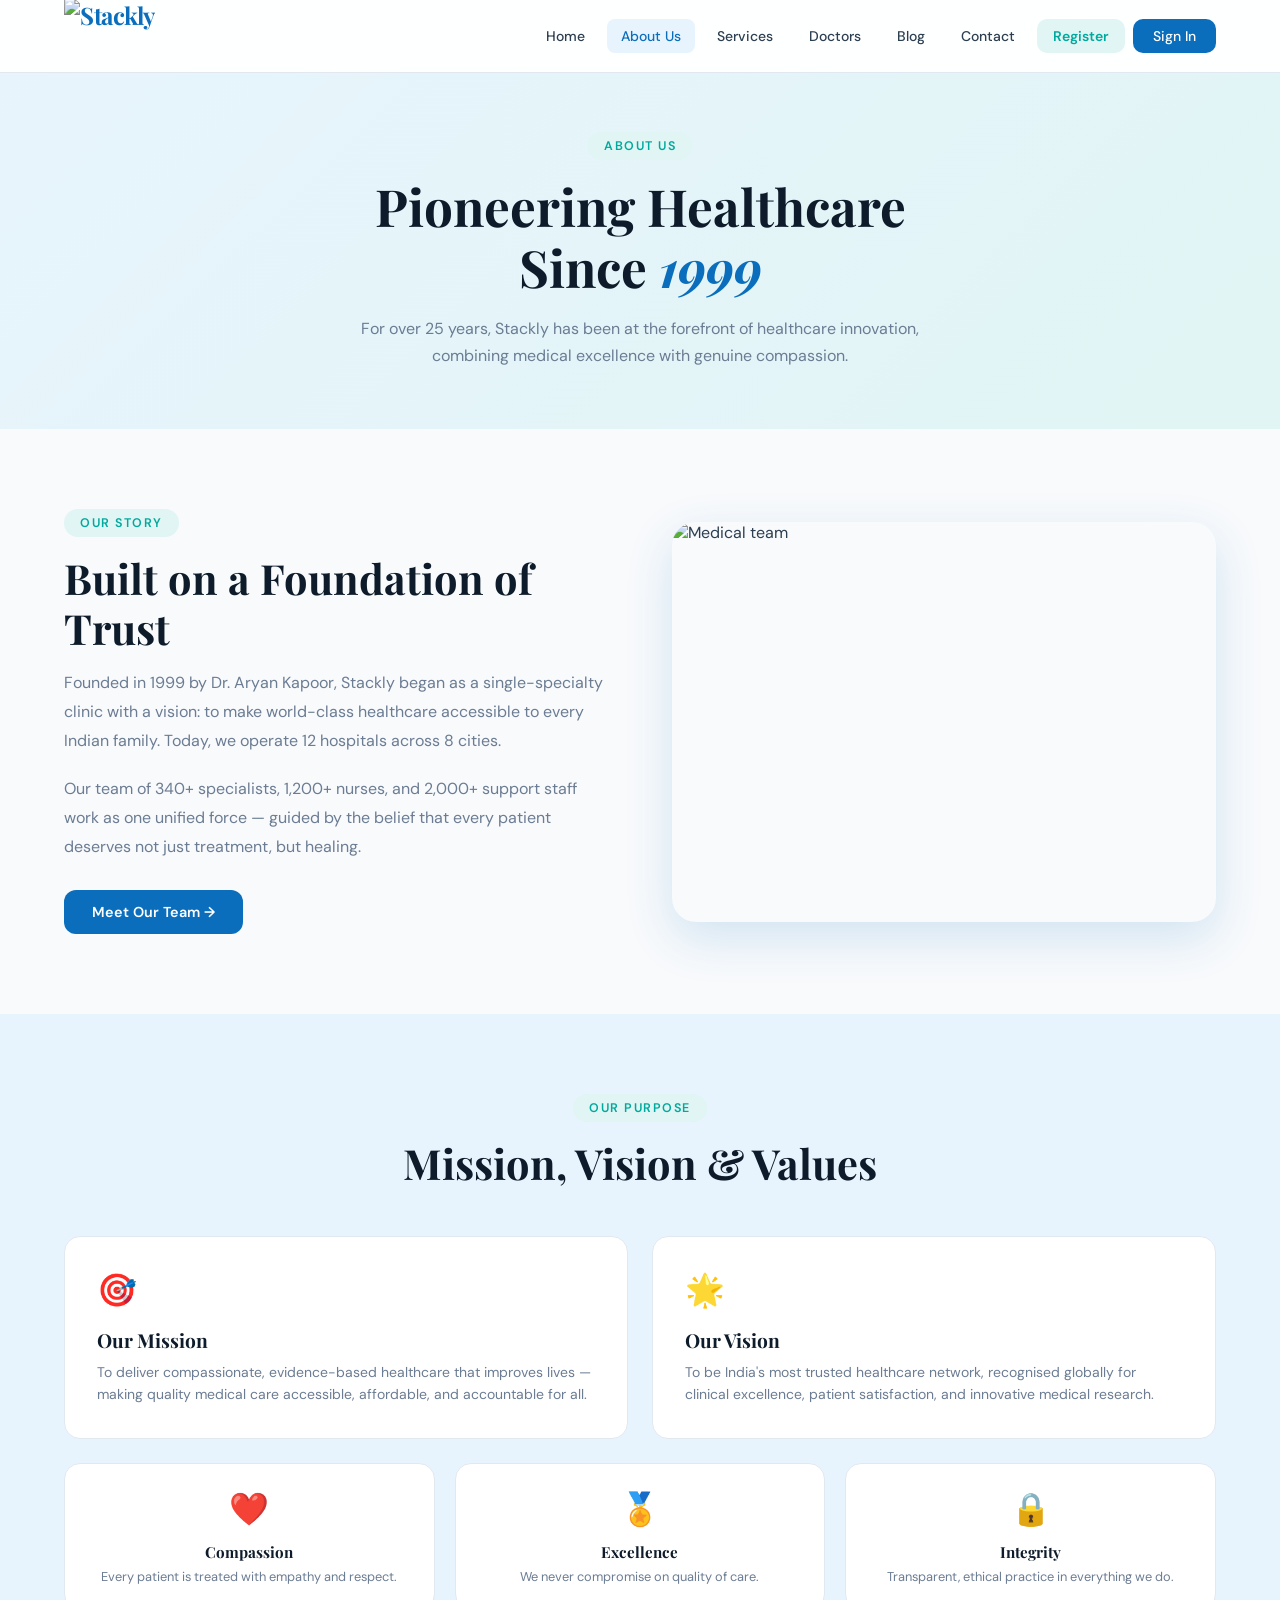
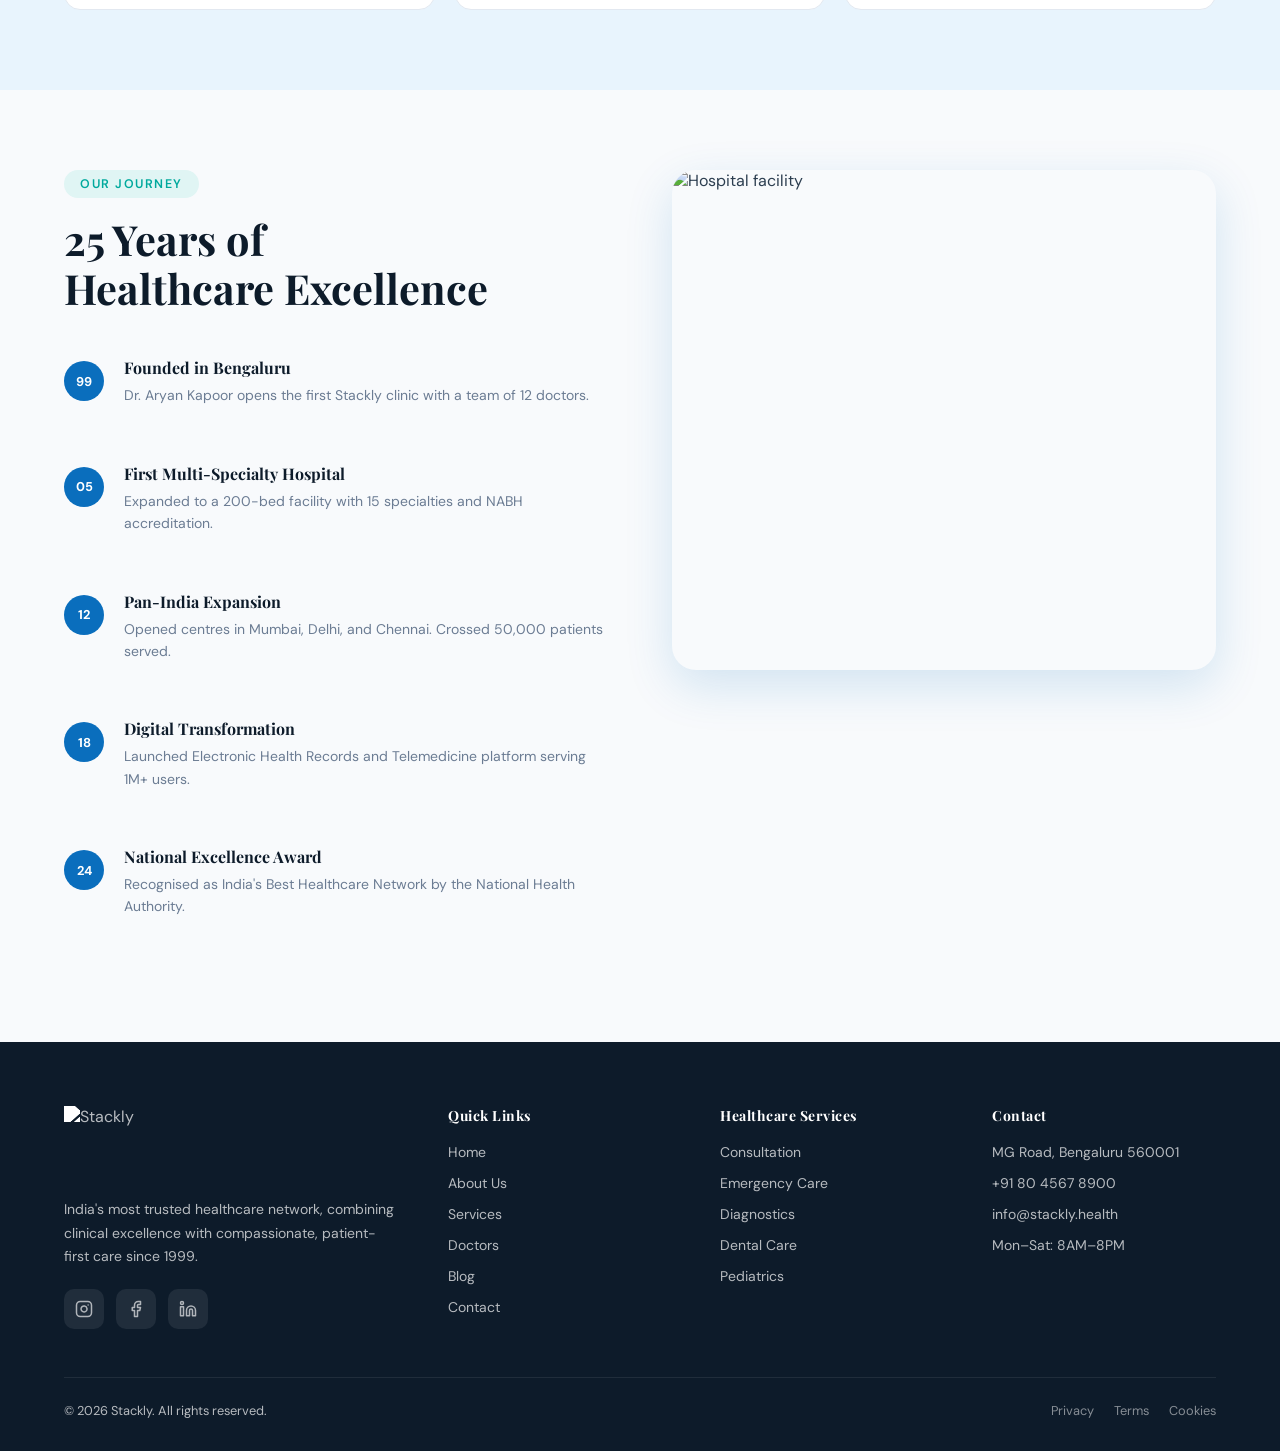
==== about.html @ b39ca2bd "Add files via upload" ====
﻿
<!DOCTYPE html>
<html lang="en">
<head>
<meta charset="UTF-8">
<meta name="viewport" content="width=device-width, initial-scale=1.0">
<meta name="description" content="About Stackly – Pioneering healthcare since 1999 with 340+ specialists and 12 hospitals across India.">
<title>About Us | Stackly</title>
<link rel="preconnect" href="https://fonts.googleapis.com">
<link href="https://fonts.googleapis.com/css2?family=Playfair+Display:wght@400;600;700&family=DM+Sans:wght@300;400;500;600&display=swap" rel="stylesheet">
<link rel="stylesheet" href="styles.css">
</head>
<body>

<!-- NAV -->
<nav id="mainNav">
  <div class="nav-inner">
    <a class="nav-logo" href="index.html"><img src="images/stackly-logo.webp" alt="Stackly" class="nav-logo-img"></a>
    <div class="nav-links">
      <a href="index.html">Home</a>
      <a href="about.html" class="active">About Us</a>
      <a href="services.html">Services</a>
      <a href="doctors.html">Doctors</a>
      <a href="blog.html">Blog</a>
      <a href="contact.html">Contact</a>
      <a href="register.html" class="nav-register">Register</a>
      <a href="signin.html" class="nav-signin">Sign In</a>
    </div>
    <button class="hamburger" onclick="toggleMenu()" aria-label="Menu">
      <span></span><span></span><span></span>
    </button>
  </div>
  <div class="mobile-menu" id="mobileMenu">
    <a href="index.html">Home</a>
    <a href="about.html">About Us</a>
    <a href="services.html">Services</a>
    <a href="doctors.html">Doctors</a>
    <a href="blog.html">Blog</a>
    <a href="contact.html">Contact</a>
    <a href="register.html">Register</a>
    <a href="signin.html">Sign In</a>
  </div>
</nav>

<!-- ABOUT HERO -->
<div class="about-hero">
  <div class="container" style="padding-top:32px;">
    <div class="text-center">
      <div class="section-label">About Us</div>
      <h1 class="section-title" style="font-size:clamp(2rem,5vw,3.2rem);">Pioneering Healthcare<br>Since <em style="color:var(--primary);">1999</em></h1>
      <p class="section-sub" style="margin:0 auto;">For over 25 years, Stackly has been at the forefront of healthcare innovation, combining medical excellence with genuine compassion.</p>
    </div>
  </div>
</div>

<!-- OUR STORY -->
<section>
  <div class="container">
    <div class="about-grid">
      <div data-aos="fade-right">
        <div class="section-label">Our Story</div>
        <h2 class="section-title">Built on a Foundation of Trust</h2>
        <p style="color:var(--text-light);line-height:1.8;margin-bottom:20px;">Founded in 1999 by Dr. Aryan Kapoor, Stackly began as a single-specialty clinic with a vision: to make world-class healthcare accessible to every Indian family. Today, we operate 12 hospitals across 8 cities.</p>
        <p style="color:var(--text-light);line-height:1.8;margin-bottom:28px;">Our team of 340+ specialists, 1,200+ nurses, and 2,000+ support staff work as one unified force — guided by the belief that every patient deserves not just treatment, but healing.</p>
        <a href="404.html" class="btn btn-primary">Meet Our Team →</a>
      </div>
      <div data-aos="fade-left">
        <div style="border-radius:var(--radius-lg);overflow:hidden;box-shadow:var(--shadow-lg);">
          <img src="https://images.unsplash.com/photo-1551076805-e1869033e561?w=600&q=70&fm=webp" alt="Medical team" style="width:100%;height:400px;object-fit:cover;" loading="lazy">
        </div>
      </div>
    </div>
  </div>
</section>

<!-- MISSION VISION VALUES -->
<section style="background:var(--primary-light);">
  <div class="container">
    <div class="text-center" data-aos="fade-up">
      <div class="section-label">Our Purpose</div>
      <h2 class="section-title">Mission, Vision & Values</h2>
    </div>
    <div style="display:grid;grid-template-columns:1fr 1fr;gap:24px;margin-top:48px;">
      <div class="card" data-aos="fade-up" data-aos-delay="100" style="padding:32px;">
        <div style="font-size:2rem;margin-bottom:16px;">🎯</div>
        <h3 class="card-title" style="font-size:1.2rem;">Our Mission</h3>
        <p class="card-text">To deliver compassionate, evidence-based healthcare that improves lives — making quality medical care accessible, affordable, and accountable for all.</p>
      </div>
      <div class="card" data-aos="fade-up" data-aos-delay="200" style="padding:32px;">
        <div style="font-size:2rem;margin-bottom:16px;">🌟</div>
        <h3 class="card-title" style="font-size:1.2rem;">Our Vision</h3>
        <p class="card-text">To be India's most trusted healthcare network, recognised globally for clinical excellence, patient satisfaction, and innovative medical research.</p>
      </div>
    </div>
    <div class="values-grid" style="margin-top:24px;">
      <div class="value-card" data-aos="fade-up" data-aos-delay="100"><div class="icon">❤️</div><h4>Compassion</h4><p>Every patient is treated with empathy and respect.</p></div>
      <div class="value-card" data-aos="fade-up" data-aos-delay="200"><div class="icon">🏅</div><h4>Excellence</h4><p>We never compromise on quality of care.</p></div>
      <div class="value-card" data-aos="fade-up" data-aos-delay="300"><div class="icon">🔒</div><h4>Integrity</h4><p>Transparent, ethical practice in everything we do.</p></div>
    </div>
  </div>
</section>

<!-- TIMELINE -->
<section>
  <div class="container">
    <div style="display:grid;grid-template-columns:1fr 1fr;gap:64px;align-items:start;" class="about-grid">
      <div data-aos="fade-right">
        <div class="section-label">Our Journey</div>
        <h2 class="section-title">25 Years of<br>Healthcare Excellence</h2>
        <div class="timeline" style="margin-top:32px;">
          <div class="timeline-item"><div class="timeline-dot">99</div><div class="timeline-content"><h4>Founded in Bengaluru</h4><p>Dr. Aryan Kapoor opens the first Stackly clinic with a team of 12 doctors.</p></div></div>
          <div class="timeline-item"><div class="timeline-dot">05</div><div class="timeline-content"><h4>First Multi-Specialty Hospital</h4><p>Expanded to a 200-bed facility with 15 specialties and NABH accreditation.</p></div></div>
          <div class="timeline-item"><div class="timeline-dot">12</div><div class="timeline-content"><h4>Pan-India Expansion</h4><p>Opened centres in Mumbai, Delhi, and Chennai. Crossed 50,000 patients served.</p></div></div>
          <div class="timeline-item"><div class="timeline-dot">18</div><div class="timeline-content"><h4>Digital Transformation</h4><p>Launched Electronic Health Records and Telemedicine platform serving 1M+ users.</p></div></div>
          <div class="timeline-item"><div class="timeline-dot">24</div><div class="timeline-content"><h4>National Excellence Award</h4><p>Recognised as India's Best Healthcare Network by the National Health Authority.</p></div></div>
        </div>
      </div>
      <div data-aos="fade-left">
        <img src="https://images.unsplash.com/photo-1504813184591-01572f98c85f?w=600&q=70&fm=webp" alt="Hospital facility" style="width:100%;height:500px;object-fit:cover;border-radius:var(--radius-lg);box-shadow:var(--shadow-lg);" loading="lazy">
      </div>
    </div>
  </div>
</section>

<!-- FOOTER -->
<footer>
  <div class="container">
    <div class="footer-grid">
      <div class="footer-brand">
        <a href="index.html"><img src="images/stackly-logo.webp" alt="Stackly" class="footer-logo-img"></a>
        <p>India's most trusted healthcare network, combining clinical excellence with compassionate, patient-first care since 1999.</p>
        <div class="social-icons">
          <a href="404.html" class="social-icon" title="Instagram" aria-label="Instagram"><svg xmlns="http://www.w3.org/2000/svg" width="18" height="18" viewBox="0 0 24 24" fill="none" stroke="currentColor" stroke-width="2" stroke-linecap="round" stroke-linejoin="round"><rect x="2" y="2" width="20" height="20" rx="5" ry="5"/><path d="M16 11.37A4 4 0 1 1 12.63 8 4 4 0 0 1 16 11.37z"/><line x1="17.5" y1="6.5" x2="17.51" y2="6.5"/></svg></a>
          <a href="404.html" class="social-icon" title="Facebook" aria-label="Facebook"><svg xmlns="http://www.w3.org/2000/svg" width="18" height="18" viewBox="0 0 24 24" fill="none" stroke="currentColor" stroke-width="2" stroke-linecap="round" stroke-linejoin="round"><path d="M18 2h-3a5 5 0 0 0-5 5v3H7v4h3v8h4v-8h3l1-4h-4V7a1 1 0 0 1 1-1h3z"/></svg></a>
          <a href="404.html" class="social-icon" title="LinkedIn" aria-label="LinkedIn"><svg xmlns="http://www.w3.org/2000/svg" width="18" height="18" viewBox="0 0 24 24" fill="none" stroke="currentColor" stroke-width="2" stroke-linecap="round" stroke-linejoin="round"><path d="M16 8a6 6 0 0 1 6 6v7h-4v-7a2 2 0 0 0-2-2 2 2 0 0 0-2 2v7h-4v-7a6 6 0 0 1 6-6z"/><rect x="2" y="9" width="4" height="12"/><circle cx="4" cy="4" r="2"/></svg></a>
        </div>
      </div>
      <div class="footer-col">
        <h4>Quick Links</h4>
        <ul>
          <li><a href="index.html">Home</a></li>
          <li><a href="about.html">About Us</a></li>
          <li><a href="services.html">Services</a></li>
          <li><a href="doctors.html">Doctors</a></li>
          <li><a href="blog.html">Blog</a></li>
          <li><a href="contact.html">Contact</a></li>
        </ul>
      </div>
      <div class="footer-col">
        <h4>Healthcare Services</h4>
        <ul>
          <li><a href="404.html">Consultation</a></li>
          <li><a href="404.html">Emergency Care</a></li>
          <li><a href="404.html">Diagnostics</a></li>
          <li><a href="404.html">Dental Care</a></li>
          <li><a href="404.html">Pediatrics</a></li>
        </ul>
      </div>
      <div class="footer-col">
        <h4>Contact</h4>
        <ul>
          <li><a ="#">MG Road, Bengaluru 560001</a></li>
          <li><a ="#">+91 80 4567 8900</a></li>
          <li><a ="#">info@stackly.health</a></li>
          <li><a ="#">Mon–Sat: 8AM–8PM</a></li>
        </ul>
      </div>
    </div>
    <div class="footer-bottom">
      <span>© 2026 Stackly. All rights reserved.</span>
      <div class="footer-legal-links" style="display:flex;gap:20px;">
        <a href="404.html" style="color:rgba(255,255,255,0.5);font-size:0.8rem;transition:color 0.3s;">Privacy</a>
        <a href="404.html" style="color:rgba(255,255,255,0.5);font-size:0.8rem;transition:color 0.3s;">Terms</a>
        <a href="404.html" style="color:rgba(255,255,255,0.5);font-size:0.8rem;transition:color 0.3s;">Cookies</a>
      </div>
    </div>
  </div>
</footer>

<script src="script.js"></script>
</body>
</html>
---- styles.css ----
:root {
  --primary: #0A6EBD;
  --primary-dark: #084E8A;
  --primary-light: #E8F4FD;
  --teal: #00A99D;
  --teal-light: #E0F5F4;
  --accent: #FF6B35;
  --dark: #0D1B2A;
  --text: #2C3E50;
  --text-light: #6B7C93;
  --border: #E2E8F0;
  --bg: #F8FAFC;
  --white: #FFFFFF;
  --shadow: 0 4px 24px rgba(10,110,189,0.10);
  --shadow-lg: 0 16px 48px rgba(10,110,189,0.16);
  --radius: 16px;
  --radius-lg: 24px;
  --transition: 0.32s cubic-bezier(0.4,0,0.2,1);
}
*{margin:0;padding:0;box-sizing:border-box;}
html{scroll-behavior:smooth;font-size:16px;}
body{font-family:'DM Sans',sans-serif;color:var(--text);background:var(--bg);overflow-x:hidden;}
h1,h2,h3,h4{font-family:'Playfair Display',serif;}
a{text-decoration:none;color:inherit;}
img{max-width:100%;display:block;}
.hidden{display:none!important;}

/* ─── NAV ─── */
nav{position:fixed;top:0;left:0;right:0;z-index:1000;background:rgba(255,255,255,0.95);backdrop-filter:blur(20px);border-bottom:1px solid var(--border);transition:box-shadow var(--transition);}
nav.scrolled{box-shadow:var(--shadow);}
.nav-inner{max-width:1200px;margin:0 auto;padding:0 24px;display:flex;align-items:center;height:72px;gap:32px;}
.nav-logo{font-family:'Playfair Display',serif;font-size:1.5rem;font-weight:700;color:var(--primary);letter-spacing:-0.5px;white-space:nowrap;cursor:pointer;display:flex;align-items:center;}
.nav-logo span{color:var(--teal);}
.nav-logo-img{height:75px;vertical-align:middle;display:inline-block;}
.footer-logo-img{height:80px;filter:brightness(0) invert(1);display:block;margin-bottom:12px;}
.dash-sidebar-logo-img{height:65px;filter:brightness(0) invert(1);vertical-align:middle;}
.nav-links{display:flex;gap:8px;margin-left:auto;align-items:center;}
.nav-links a{padding:8px 14px;border-radius:8px;font-size:0.875rem;font-weight:500;color:var(--text);transition:all var(--transition);}
.nav-links a:hover,.nav-links a.active{background:var(--primary-light);color:var(--primary);}
.nav-signin{background:var(--primary)!important;color:var(--white)!important;padding:8px 20px!important;border-radius:10px!important;}
.nav-signin:hover{background:var(--primary-dark)!important;}
.hamburger{display:none;flex-direction:column;gap:5px;cursor:pointer;padding:8px;border:none;background:none;}
.hamburger span{display:block;width:22px;height:2px;background:var(--text);border-radius:2px;transition:var(--transition);}
.mobile-menu{display:none;flex-direction:column;gap:4px;padding:12px 24px 16px;border-top:1px solid var(--border);}
.mobile-menu.open{display:flex;}
.mobile-menu a{padding:10px 14px;border-radius:8px;font-weight:500;font-size:0.9rem;}
.mobile-menu a:hover{background:var(--primary-light);color:var(--primary);}

/* ─── CONTAINER ─── */
.container{max-width:1200px;margin:0 auto;padding:0 24px;}
section{padding:80px 0;}
.section-label{display:inline-block;background:var(--teal-light);color:var(--teal);font-size:0.78rem;font-weight:600;letter-spacing:1.5px;text-transform:uppercase;padding:6px 16px;border-radius:100px;margin-bottom:16px;}
.section-title{font-size:clamp(1.8rem,4vw,2.6rem);line-height:1.2;margin-bottom:16px;color:var(--dark);}
.section-sub{color:var(--text-light);font-size:1rem;line-height:1.7;max-width:560px;}
.text-center{text-align:center;}
.text-center .section-sub{margin:0 auto;}

/* ─── BUTTONS ─── */
.btn{display:inline-flex;align-items:center;gap:8px;padding:13px 28px;border-radius:12px;font-weight:600;font-size:0.9rem;cursor:pointer;border:none;transition:all var(--transition);}
.btn-primary{background:var(--primary);color:#fff;}
.btn-primary:hover{background:var(--primary-dark);transform:translateY(-2px);box-shadow:0 8px 24px rgba(10,110,189,0.35);}
.btn-outline{background:transparent;color:var(--primary);border:2px solid var(--primary);}
.btn-outline:hover{background:var(--primary);color:#fff;transform:translateY(-2px);}
.btn-teal{background:var(--teal);color:#fff;}
.btn-teal:hover{background:#008F84;transform:translateY(-2px);box-shadow:0 8px 24px rgba(0,169,157,0.35);}
.btn-white{background:#fff;color:var(--primary);}
.btn-white:hover{background:var(--primary-light);transform:translateY(-2px);}

/* ─── HERO ─── */
.hero{min-height:100vh;padding-top:72px;background:linear-gradient(135deg,#EBF5FF 0%,#F0FAFB 50%,#E8F5FF 100%);display:flex;align-items:center;position:relative;overflow:hidden;}
.hero::before{content:'';position:absolute;top:-80px;right:-80px;width:600px;height:600px;background:radial-gradient(circle,rgba(10,110,189,0.08) 0%,transparent 70%);pointer-events:none;}
.hero::after{content:'';position:absolute;bottom:-60px;left:-60px;width:400px;height:400px;background:radial-gradient(circle,rgba(0,169,157,0.08) 0%,transparent 70%);pointer-events:none;}
.hero-inner{display:grid;grid-template-columns:1fr 1fr;gap:64px;align-items:center;max-width:1200px;margin:0 auto;padding:80px 24px;}
.hero-badge{display:inline-flex;align-items:center;gap:8px;background:#fff;border:1px solid var(--border);padding:8px 16px;border-radius:100px;font-size:0.8rem;font-weight:600;color:var(--teal);margin-bottom:24px;box-shadow:var(--shadow);}
.hero-badge::before{content:'●';font-size:0.6rem;color:#22C55E;animation:pulse 2s infinite;}
@keyframes pulse{0%,100%{opacity:1;}50%{opacity:0.4;}}
.hero h1{font-size:clamp(2.2rem,5vw,3.8rem);line-height:1.1;margin-bottom:20px;color:var(--dark);}
.hero h1 em{font-style:normal;color:var(--primary);}
.hero-text{color:var(--text-light);font-size:1.05rem;line-height:1.75;margin-bottom:32px;max-width:480px;}
.hero-btns{display:flex;gap:16px;flex-wrap:wrap;}
.hero-img-wrap{position:relative;}
.hero-img{width:100%;border-radius:var(--radius-lg);overflow:hidden;box-shadow:var(--shadow-lg);}
.hero-img img{width:100%;height:480px;object-fit:cover;transition:transform 0.6s ease;}
.hero-img:hover img{transform:scale(1.04);}
.hero-badge-card{position:absolute;bottom:32px;left:-24px;background:#fff;border-radius:16px;padding:16px 20px;box-shadow:var(--shadow-lg);display:flex;align-items:center;gap:12px;}
.hero-badge-card .icon{width:44px;height:44px;background:var(--teal-light);border-radius:12px;display:flex;align-items:center;justify-content:center;font-size:1.3rem;}
.hero-badge-card strong{display:block;font-size:1.1rem;color:var(--dark);}
.hero-badge-card span{font-size:0.75rem;color:var(--text-light);}

/* ─── STATS ─── */
.stats-section{background:var(--primary);padding:60px 0;}
.stats-grid{display:grid;grid-template-columns:repeat(4,1fr);gap:32px;text-align:center;}
.stat-item h3{font-size:2.4rem;color:#fff;font-weight:700;}
.stat-item p{color:rgba(255,255,255,0.75);font-size:0.875rem;margin-top:4px;}

/* ─── CARDS ─── */
.card{background:#fff;border-radius:var(--radius);border:1px solid var(--border);overflow:hidden;transition:all var(--transition);}
.card:hover{transform:translateY(-6px);box-shadow:var(--shadow-lg);}
.card-img{overflow:hidden;height:200px;}
.card-img img{width:100%;height:100%;object-fit:cover;transition:transform 0.5s ease;}
.card:hover .card-img img{transform:scale(1.08);}
.card-body{padding:24px;}
.card-tag{display:inline-block;background:var(--primary-light);color:var(--primary);font-size:0.72rem;font-weight:600;letter-spacing:1px;text-transform:uppercase;padding:4px 12px;border-radius:100px;margin-bottom:12px;}
.card-title{font-size:1.1rem;margin-bottom:8px;color:var(--dark);}
.card-text{font-size:0.875rem;color:var(--text-light);line-height:1.6;}

/* ─── SERVICES GRID ─── */
.services-grid{display:grid;grid-template-columns:repeat(auto-fill,minmax(270px,1fr));gap:24px;}
.service-card{background:#fff;border-radius:var(--radius);border:1px solid var(--border);padding:28px;transition:all var(--transition);cursor:pointer;}
.service-card:hover{transform:translateY(-6px);box-shadow:var(--shadow-lg);border-color:var(--primary);}
.service-icon{width:60px;height:60px;border-radius:16px;background:var(--primary-light);display:flex;align-items:center;justify-content:center;font-size:1.6rem;margin-bottom:20px;transition:var(--transition);}
.service-card:hover .service-icon{background:var(--primary);transform:scale(1.1);}
.service-card h3{font-size:1.05rem;margin-bottom:8px;color:var(--dark);}
.service-card p{font-size:0.85rem;color:var(--text-light);line-height:1.6;margin-bottom:16px;}
.service-price{font-size:0.8rem;font-weight:600;color:var(--teal);}

/* ─── DOCTORS ─── */
.doctors-grid{display:grid;grid-template-columns:repeat(auto-fill,minmax(240px,1fr));gap:24px;}
.doctor-card{background:#fff;border-radius:var(--radius);border:1px solid var(--border);overflow:hidden;transition:all var(--transition);text-align:center;}
.doctor-card:hover{transform:translateY(-6px);box-shadow:var(--shadow-lg);}
.doctor-img{height:220px;overflow:hidden;background:linear-gradient(135deg,var(--primary-light),var(--teal-light));}
.doctor-img img{width:100%;height:100%;object-fit:cover;transition:transform 0.5s ease;}
.doctor-card:hover .doctor-img img{transform:scale(1.07);}
.doctor-info{padding:20px;}
.doctor-info h3{font-size:1rem;color:var(--dark);margin-bottom:4px;}
.doctor-info .spec{font-size:0.8rem;color:var(--teal);font-weight:600;margin-bottom:8px;}
.doctor-meta{display:flex;justify-content:center;gap:16px;font-size:0.78rem;color:var(--text-light);margin-bottom:12px;}
.avail-badge{display:inline-block;background:#DCFCE7;color:#16A34A;font-size:0.72rem;font-weight:600;padding:4px 12px;border-radius:100px;}

/* ─── WHY CHOOSE ─── */
.why-grid{display:grid;grid-template-columns:repeat(3,1fr);gap:24px;}
.why-card{background:#fff;border-radius:var(--radius);border:1px solid var(--border);padding:32px 28px;transition:all var(--transition);}
.why-card:hover{transform:translateY(-6px);box-shadow:var(--shadow-lg);border-color:var(--teal);}
.why-icon{font-size:2rem;margin-bottom:16px;}
.why-card h3{font-size:1.05rem;margin-bottom:10px;color:var(--dark);}
.why-card p{font-size:0.875rem;color:var(--text-light);line-height:1.6;}

/* ─── TESTIMONIALS ─── */
.testimonials-grid{display:grid;grid-template-columns:repeat(3,1fr);gap:24px;}
.testi-card{background:#fff;border-radius:var(--radius);border:1px solid var(--border);padding:28px;transition:all var(--transition);}
.testi-card:hover{transform:translateY(-4px);box-shadow:var(--shadow-lg);}
.stars{color:#F59E0B;font-size:0.9rem;margin-bottom:12px;}
.testi-card p{font-size:0.875rem;color:var(--text);line-height:1.7;margin-bottom:20px;font-style:italic;}
.testi-author{display:flex;align-items:center;gap:12px;}
.testi-avatar{width:44px;height:44px;border-radius:50%;background:linear-gradient(135deg,var(--primary),var(--teal));display:flex;align-items:center;justify-content:center;color:#fff;font-weight:700;font-size:0.9rem;flex-shrink:0;}
.testi-author > div:last-child{display:flex;flex-direction:column;gap:3px;}
.testi-author strong{display:block;font-size:0.9rem;color:var(--dark);font-weight:600;line-height:1.3;}
.testi-author span{display:block;font-size:0.78rem;color:var(--text-light);line-height:1.3;}

/* ─── FAQ ─── */
.faq-list{max-width:720px;margin:0 auto;}
.faq-item{background:#fff;border-radius:12px;border:1px solid var(--border);margin-bottom:12px;overflow:hidden;}
.faq-q{padding:20px 24px;cursor:pointer;display:flex;justify-content:space-between;align-items:center;font-weight:600;font-size:0.95rem;color:var(--dark);transition:background var(--transition);}
.faq-q:hover{background:var(--primary-light);}
.faq-q .arrow{font-size:0.8rem;transition:transform var(--transition);}
.faq-item.open .faq-q{color:var(--primary);}
.faq-item.open .arrow{transform:rotate(180deg);}
.faq-a{padding:0 24px;max-height:0;overflow:hidden;transition:max-height 0.4s ease,padding 0.3s ease;font-size:0.875rem;color:var(--text-light);line-height:1.7;}
.faq-item.open .faq-a{max-height:200px;padding:0 24px 20px;}

/* ─── EMERGENCY SECTION ─── */
.emergency-section{background:linear-gradient(135deg,var(--primary-dark),var(--primary));padding:80px 0;}
.emergency-inner{display:grid;grid-template-columns:1fr 1fr;gap:64px;align-items:center;}
.emergency-section h2{color:#fff;font-size:clamp(1.8rem,4vw,2.8rem);margin-bottom:16px;}
.emergency-section p{color:rgba(255,255,255,0.8);line-height:1.7;margin-bottom:28px;}
.emergency-stats{display:grid;grid-template-columns:1fr 1fr;gap:16px;}
.emergency-stat{background:rgba(255,255,255,0.1);border-radius:12px;padding:16px;backdrop-filter:blur(10px);}
.emergency-stat strong{display:block;font-size:1.4rem;color:#fff;}
.emergency-stat span{font-size:0.8rem;color:rgba(255,255,255,0.7);}

/* ─── ABOUT ─── */
.about-hero{background:linear-gradient(135deg,var(--primary-light),var(--teal-light));padding:100px 0 60px;}
.about-grid{display:grid;grid-template-columns:1fr 1fr;gap:64px;align-items:center;}
.timeline{margin-top:48px;}
.timeline-item{display:flex;gap:20px;margin-bottom:32px;}
.timeline-dot{width:40px;height:40px;background:var(--primary);border-radius:50%;display:flex;align-items:center;justify-content:center;color:#fff;font-weight:700;font-size:0.8rem;flex-shrink:0;margin-top:4px;}
.timeline-content h4{font-size:1rem;color:var(--dark);margin-bottom:6px;}
.timeline-content p{font-size:0.875rem;color:var(--text-light);line-height:1.6;}
.values-grid{display:grid;grid-template-columns:repeat(3,1fr);gap:20px;margin-top:32px;}
.value-card{background:#fff;border-radius:var(--radius);border:1px solid var(--border);padding:24px;text-align:center;transition:all var(--transition);}
.value-card:hover{transform:translateY(-4px);box-shadow:var(--shadow-lg);}
.value-card .icon{font-size:2rem;margin-bottom:12px;}
.value-card h4{font-size:0.95rem;color:var(--dark);margin-bottom:6px;}
.value-card p{font-size:0.8rem;color:var(--text-light);}

/* ─── BLOG ─── */
.blog-grid{display:grid;grid-template-columns:repeat(3,1fr);gap:24px;}

/* ─── CONTACT ─── */
.contact-grid{display:grid;grid-template-columns:1fr 1.4fr;gap:48px;align-items:start;}
.contact-info-item{display:flex;gap:16px;margin-bottom:28px;align-items:flex-start;}
.contact-icon{width:48px;height:48px;background:var(--primary-light);border-radius:12px;display:flex;align-items:center;justify-content:center;font-size:1.2rem;flex-shrink:0;}
.contact-info-item h4{font-size:0.95rem;font-weight:600;color:var(--dark);margin-bottom:4px;}
.contact-info-item p{font-size:0.875rem;color:var(--text-light);}
.form-group{margin-bottom:18px;}
.form-row{display:grid;grid-template-columns:1fr 1fr;gap:16px;}
label{display:block;font-size:0.8rem;font-weight:600;color:var(--text);margin-bottom:6px;}
input,textarea,select{width:100%;padding:12px 16px;border:2px solid var(--border);border-radius:10px;font-family:'DM Sans',sans-serif;font-size:0.9rem;color:var(--text);background:#fff;transition:border-color var(--transition);}
input:focus,textarea:focus,select:focus{outline:none;border-color:var(--primary);}
input.error,textarea.error{border-color:#EF4444;}
.error-msg{font-size:0.75rem;color:#EF4444;margin-top:4px;display:none;}
textarea{resize:vertical;min-height:120px;}
.submit-btn{width:100%;margin-top:8px;}
.submit-btn:disabled{opacity:0.5;cursor:not-allowed;transform:none!important;}

/* ─── AUTH PAGES ─── */
.auth-page{min-height:100vh;background:linear-gradient(135deg,var(--primary-light),var(--teal-light));display:flex;align-items:center;justify-content:center;padding:100px 24px 40px;}
.auth-card{background:#fff;border-radius:var(--radius-lg);box-shadow:var(--shadow-lg);padding:48px;width:100%;max-width:480px;}
.auth-card h2{font-size:1.8rem;color:var(--dark);margin-bottom:8px;}
.auth-card p{color:var(--text-light);font-size:0.9rem;margin-bottom:32px;}
.auth-footer{text-align:center;margin-top:24px;font-size:0.875rem;color:var(--text-light);}
.auth-footer a{color:var(--primary);font-weight:600;}
.role-select{display:grid;grid-template-columns:1fr 1fr;gap:12px;margin-bottom:24px;}
.role-btn{padding:14px;border:2px solid var(--border);border-radius:12px;cursor:pointer;text-align:center;transition:all var(--transition);background:#fff;}
.role-btn:hover,.role-btn.active{border-color:var(--primary);background:var(--primary-light);}
.role-btn .icon{font-size:1.5rem;display:block;margin-bottom:6px;}
.role-btn span{font-size:0.8rem;font-weight:600;color:var(--text);}
.remember-row{display:flex;justify-content:space-between;align-items:center;margin:16px 0;}
.remember-row label{display:flex;align-items:center;gap:8px;font-size:0.875rem;margin:0;cursor:pointer;}
.remember-row a{font-size:0.875rem;color:var(--primary);}
.pw-wrap{position:relative;}
.pw-toggle{position:absolute;right:14px;top:50%;transform:translateY(-50%);cursor:pointer;color:var(--text-light);background:none;border:none;font-size:1rem;}
.strength-bar{height:4px;border-radius:2px;background:var(--border);margin-top:6px;overflow:hidden;}
.strength-bar-fill{height:100%;border-radius:2px;transition:all 0.3s ease;width:0;}

/* ─── DASHBOARD ─── */
.dashboard-layout{display:grid;grid-template-columns:240px 1fr;min-height:100vh;}
.sidebar{background:var(--dark);padding:24px 0;position:sticky;top:0;height:100vh;overflow-y:auto;}
.sidebar-logo{padding:0 24px 24px;border-bottom:1px solid rgba(255,255,255,0.1);}
.sidebar-logo span{font-family:'Playfair Display',serif;color:#fff;font-size:1.1rem;}
.sidebar-nav{padding:16px 0;}
.sidebar-nav a{display:flex;align-items:center;gap:12px;padding:12px 24px;color:rgba(255,255,255,0.65);font-size:0.875rem;font-weight:500;transition:all var(--transition);border-left:3px solid transparent;}
.sidebar-nav a:hover,.sidebar-nav a.active{color:#fff;background:rgba(255,255,255,0.08);border-left-color:var(--teal);}
.sidebar-nav a .icon{font-size:1rem;width:20px;}
.dash-main{padding:32px;background:var(--bg);}
/* ─── DASH MOBILE HEADER ─── */
.dash-mobile-header{display:none;position:fixed;top:0;left:0;right:0;height:60px;background:#fff;border-bottom:1px solid var(--border);align-items:center;justify-content:space-between;padding:0 20px;z-index:150;box-shadow:var(--shadow);}
.dash-mobile-logo{display:flex;align-items:center;gap:8px;text-decoration:none;}
.dash-hamburger{display:flex;flex-direction:column;gap:5px;cursor:pointer;padding:8px;border:none;background:none;}
.dash-hamburger span{display:block;width:22px;height:2px;background:var(--text);border-radius:2px;transition:var(--transition);}
.sidebar-overlay{display:none;position:fixed;inset:0;background:rgba(0,0,0,0.5);z-index:140;backdrop-filter:blur(2px);}
.sidebar-overlay.open{display:block;}
.table-wrap{overflow-x:auto;-webkit-overflow-scrolling:touch;}
.table-wrap table{min-width:520px;}
.dash-header{display:flex;justify-content:space-between;align-items:center;margin-bottom:32px;}
.dash-header h2{font-size:1.6rem;color:var(--dark);}
.dash-header p{color:var(--text-light);font-size:0.875rem;}
.metrics-grid{display:grid;grid-template-columns:repeat(4,1fr);gap:20px;margin-bottom:32px;}
.metric-card{background:#fff;border-radius:var(--radius);border:1px solid var(--border);padding:24px;transition:all var(--transition);}
.metric-card:hover{transform:translateY(-3px);box-shadow:var(--shadow);}
.metric-card .label{font-size:0.78rem;font-weight:600;color:var(--text-light);text-transform:uppercase;letter-spacing:0.5px;margin-bottom:8px;}
.metric-card .value{font-size:2rem;font-weight:700;color:var(--dark);font-family:'Playfair Display',serif;}
.metric-card .change{font-size:0.78rem;margin-top:4px;}
.change.up{color:#16A34A;}
.change.down{color:#DC2626;}
.metric-icon{float:right;font-size:2rem;opacity:0.2;}
.dash-grid{display:grid;grid-template-columns:2fr 1fr;gap:24px;margin-bottom:24px;}
.dash-card{background:#fff;border-radius:var(--radius);border:1px solid var(--border);padding:24px;}
.dash-card h3{font-size:1rem;color:var(--dark);margin-bottom:20px;font-family:'Playfair Display',serif;}
.chart-area{height:200px;position:relative;margin-top:8px;}
canvas{width:100%!important;height:100%!important;}
.appt-item{display:flex;align-items:center;gap:16px;padding:12px 0;border-bottom:1px solid var(--border);}
.appt-item:last-child{border:none;}
.appt-avatar{width:40px;height:40px;border-radius:50%;background:linear-gradient(135deg,var(--primary),var(--teal));display:flex;align-items:center;justify-content:center;color:#fff;font-weight:700;font-size:0.8rem;flex-shrink:0;}
.appt-item h4{font-size:0.875rem;color:var(--dark);}
.appt-item span{font-size:0.78rem;color:var(--text-light);}
.appt-time{margin-left:auto;font-size:0.78rem;background:var(--primary-light);color:var(--primary);padding:4px 10px;border-radius:100px;font-weight:600;}
.notif-item{display:flex;gap:12px;padding:12px;border-radius:10px;margin-bottom:8px;font-size:0.875rem;}
.notif-item.info{background:var(--primary-light);color:var(--primary);}
.notif-item.success{background:#DCFCE7;color:#16A34A;}
.notif-item.warn{background:#FEF9C3;color:#B45309;}
.settings-section{background:#fff;border-radius:var(--radius);border:1px solid var(--border);padding:28px;margin-bottom:20px;}
.settings-section h3{font-size:1rem;color:var(--dark);margin-bottom:20px;padding-bottom:12px;border-bottom:1px solid var(--border);}
.settings-row{display:flex;justify-content:space-between;align-items:center;padding:12px 0;border-bottom:1px solid var(--border);}
.settings-row:last-child{border:none;}
.settings-row label{font-size:0.875rem;font-weight:500;color:var(--text);margin:0;}
.toggle{width:44px;height:24px;background:var(--border);border-radius:100px;position:relative;cursor:pointer;transition:background var(--transition);}
.toggle.on{background:var(--teal);}
.toggle::after{content:'';position:absolute;width:18px;height:18px;background:#fff;border-radius:50%;top:3px;left:3px;transition:transform var(--transition);}
.toggle.on::after{transform:translateX(20px);}

/* ─── STACKLY DASHBOARD ─── */
nav.sidebar-nav{position:static!important;top:auto;left:auto;right:auto;background:transparent!important;backdrop-filter:none!important;z-index:auto!important;border-bottom:none!important;box-shadow:none!important;display:block;height:auto;}
.stackly-logo{display:flex;align-items:center;gap:8px;font-family:'Playfair Display',serif;font-weight:700;font-size:1.35rem;color:#fff;letter-spacing:1px;}
.stackly-logo .logo-mark{font-size:1.2rem;}
.sidebar-user{padding:18px 24px;border-bottom:1px solid rgba(255,255,255,0.08);}
.sidebar-user .su-name{color:#fff;font-weight:600;font-size:0.95rem;}
.sidebar-user .su-email{color:rgba(255,255,255,0.45);font-size:0.75rem;margin-top:2px;}
.nav-badge{margin-left:auto;background:var(--accent);color:#fff;font-size:0.68rem;font-weight:700;min-width:20px;height:20px;border-radius:100px;display:flex;align-items:center;justify-content:center;padding:0 6px;}
.nav-label{padding:18px 24px 8px;font-size:0.68rem;font-weight:700;letter-spacing:1px;color:rgba(255,255,255,0.35);text-transform:uppercase;}
.sidebar-signout{margin:16px 16px 0;background:rgba(255,107,53,0.12);border-radius:12px;color:var(--accent)!important;border-left:none!important;justify-content:center;}
.sidebar-signout:hover{background:rgba(255,107,53,0.2)!important;border-left-color:transparent!important;}

.dash-topbar{display:flex;justify-content:space-between;align-items:flex-start;margin-bottom:24px;}
.dash-topbar h2{font-size:1.5rem;color:var(--dark);}
.dash-topbar p{color:var(--text-light);font-size:0.85rem;margin-top:2px;}
.topbar-bell{position:relative;width:46px;height:46px;border-radius:14px;background:#fff;border:1px solid var(--border);display:flex;align-items:center;justify-content:center;font-size:1.1rem;cursor:pointer;}
.topbar-bell .bell-dot{position:absolute;top:11px;right:13px;width:8px;height:8px;background:var(--accent);border-radius:50%;border:2px solid #fff;}

.welcome-hero{background:linear-gradient(135deg,#0D1B2A 0%,#13294B 55%,#1B3A6B 100%);border-radius:var(--radius-lg);padding:36px;display:grid;grid-template-columns:1.4fr 1fr;gap:32px;margin-bottom:28px;color:#fff;}
.wh-greet{color:rgba(255,255,255,0.65);font-weight:500;font-size:0.95rem;margin-bottom:8px;}
.wh-title{font-size:2.6rem;line-height:1.1;color:#fff;margin-bottom:24px;}
.wh-title span{color:var(--teal);}
.wh-score-row{display:flex;align-items:center;gap:20px;margin-bottom:26px;}
.score-ring{width:96px;height:96px;border-radius:50%;flex-shrink:0;background:conic-gradient(var(--teal) calc(var(--p)*1%),rgba(255,255,255,0.12) 0);display:flex;align-items:center;justify-content:center;}
.score-inner{width:76px;height:76px;border-radius:50%;background:#0D1B2A;display:flex;flex-direction:column;align-items:center;justify-content:center;}
.score-inner b{font-size:1.5rem;color:#fff;font-family:'Playfair Display',serif;}
.score-inner small{font-size:0.65rem;color:rgba(255,255,255,0.5);}
.wh-score-text h3{font-size:1.05rem;color:#fff;margin-bottom:4px;}
.wh-score-text p{font-size:0.85rem;color:rgba(255,255,255,0.6);line-height:1.5;}
.wh-actions{display:flex;gap:12px;flex-wrap:wrap;}
.wh-btn{padding:12px 20px;border-radius:12px;border:none;font-family:inherit;font-size:0.85rem;font-weight:600;cursor:pointer;transition:all var(--transition);color:#fff;}
.wh-btn.primary{background:var(--teal);}
.wh-btn.primary:hover{background:#00897e;}
.wh-btn.dark{background:rgba(255,255,255,0.08);}
.wh-btn.dark:hover{background:rgba(255,255,255,0.16);}
.wh-vitals{display:grid;grid-template-columns:1fr 1fr;gap:14px;}
.vital-chip{background:rgba(255,255,255,0.06);border:1px solid rgba(255,255,255,0.08);border-radius:14px;padding:16px;}
.vc-label{font-size:0.7rem;font-weight:600;letter-spacing:0.5px;text-transform:uppercase;color:rgba(255,255,255,0.5);margin-bottom:8px;}
.vc-val{font-size:1.5rem;font-weight:700;color:#fff;font-family:'Playfair Display',serif;}
.vc-val span{font-size:0.85rem;color:rgba(255,255,255,0.5);font-family:'DM Sans',sans-serif;font-weight:400;}
.vc-tag{font-size:0.72rem;margin-top:6px;color:#34D399;}

.stat-row{display:grid;grid-template-columns:repeat(4,1fr);gap:18px;margin-bottom:28px;}
.stat-card{background:#fff;border:1px solid var(--border);border-radius:var(--radius);padding:20px;display:flex;align-items:center;gap:16px;transition:all var(--transition);}
.stat-card:hover{transform:translateY(-3px);box-shadow:var(--shadow);}
.sc-icon{width:52px;height:52px;border-radius:14px;display:flex;align-items:center;justify-content:center;font-size:1.4rem;flex-shrink:0;}
.sc-icon.blue{background:var(--primary-light);}
.sc-icon.teal{background:var(--teal-light);}
.sc-icon.amber{background:#FEF3C7;}
.sc-icon.pink{background:#FCE7F3;}
.sc-num{font-size:1.7rem;font-weight:700;color:var(--dark);font-family:'Playfair Display',serif;line-height:1;}
.sc-label{font-size:0.78rem;color:var(--text-light);margin-top:4px;}

.card-head{display:flex;justify-content:space-between;align-items:center;margin-bottom:18px;}
.card-head h3{margin:0;}
.card-link{font-size:0.8rem;color:var(--teal);font-weight:600;}
.appt-row{display:flex;align-items:center;gap:16px;padding:14px 0;border-bottom:1px solid var(--border);}
.appt-row:last-child{border:none;padding-bottom:0;}
.appt-date{width:52px;height:52px;border-radius:12px;background:linear-gradient(135deg,var(--primary),var(--teal));color:#fff;display:flex;flex-direction:column;align-items:center;justify-content:center;flex-shrink:0;}
.appt-date b{font-size:1.1rem;line-height:1;}
.appt-date small{font-size:0.6rem;letter-spacing:0.5px;}
.appt-info{flex:1;display:flex;flex-direction:column;gap:2px;}
.appt-info h4{font-size:0.9rem;color:var(--dark);}
.appt-info span{font-size:0.76rem;color:var(--text-light);}
.appt-meta{font-size:0.72rem!important;}
.appt-status{font-size:0.72rem;font-weight:600;padding:5px 12px;border-radius:100px;flex-shrink:0;}
.appt-status.ok{background:#DCFCE7;color:#16A34A;}
.appt-status.pend{background:#FEF9C3;color:#B45309;}
.mini-vitals{display:grid;grid-template-columns:1fr 1fr;gap:12px;margin-bottom:18px;}
.mv-box{background:var(--bg);border-radius:12px;padding:14px;}
.mv-label{font-size:0.68rem;font-weight:600;letter-spacing:0.5px;text-transform:uppercase;color:var(--text-light);margin-bottom:6px;}
.mv-val{font-size:1.3rem;font-weight:700;color:var(--dark);font-family:'Playfair Display',serif;}
.mv-val span{font-size:0.78rem;color:var(--text-light);font-family:'DM Sans',sans-serif;font-weight:400;}
.vitals-chart{height:120px;position:relative;}

@media(max-width:900px){
  .welcome-hero{grid-template-columns:1fr;}
  .stat-row{grid-template-columns:1fr 1fr;}
}

/* ─── 404 ─── */
.page-404{min-height:100vh;display:flex;flex-direction:column;align-items:center;justify-content:center;text-align:center;padding:100px 24px 40px;background:linear-gradient(135deg,var(--primary-light),var(--teal-light));}
.page-404 .big-num{font-family:'Playfair Display',serif;font-size:clamp(5rem,20vw,10rem);color:var(--primary);line-height:1;opacity:0.15;}
.page-404 h2{font-size:1.8rem;color:var(--dark);margin-bottom:12px;margin-top:-20px;}
.page-404 p{color:var(--text-light);max-width:400px;margin-bottom:32px;}
.illustration-404{font-size:5rem;margin-bottom:16px;}

/* ─── FOOTER ─── */
footer{background:var(--dark);padding:64px 0 32px;color:rgba(255,255,255,0.7);}
.footer-grid{display:grid;grid-template-columns:1.5fr 1fr 1fr 1fr;gap:48px;margin-bottom:48px;}
.footer-brand h3{font-family:'Playfair Display',serif;color:#fff;font-size:1.3rem;margin-bottom:12px;}
.footer-brand p{font-size:0.875rem;line-height:1.7;margin-bottom:20px;}
.social-icons{display:flex;gap:12px;}
.social-icon{width:40px;height:40px;background:rgba(255,255,255,0.08);border-radius:10px;display:flex;align-items:center;justify-content:center;font-size:1rem;cursor:pointer;transition:all var(--transition);}
.social-icon:hover{background:var(--primary);transform:translateY(-3px);}
.footer-col h4{color:#fff;font-size:0.875rem;font-weight:700;margin-bottom:16px;letter-spacing:0.5px;}
.footer-col ul{list-style:none;}
.footer-col ul li{margin-bottom:10px;}
.footer-col ul li a{font-size:0.875rem;transition:color var(--transition);}
.footer-col ul li a:hover{color:#fff;}
.footer-bottom{border-top:1px solid rgba(255,255,255,0.08);padding-top:24px;font-size:0.8rem;display:flex;justify-content:space-between;align-items:center;}

/* ─── LOADING ─── */
.page-loading{position:fixed;inset:0;background:#fff;z-index:9999;display:flex;align-items:center;justify-content:center;flex-direction:column;gap:16px;transition:opacity 0.5s ease;}
.page-loading.out{opacity:0;pointer-events:none;}
.loader{width:48px;height:48px;border:4px solid var(--border);border-top-color:var(--primary);border-radius:50%;animation:spin 0.8s linear infinite;}
@keyframes spin{to{transform:rotate(360deg);}}

/* ─── RESPONSIVE ─── */
@media(max-width:1024px){
  .hero-inner{grid-template-columns:1fr;gap:40px;}
  .hero-img-wrap{max-width:500px;margin:0 auto;}
  .about-grid{grid-template-columns:1fr;}
  .emergency-inner{grid-template-columns:1fr;}
  .contact-grid{grid-template-columns:1fr;}
  .footer-grid{grid-template-columns:1fr 1fr;}
  .why-grid{grid-template-columns:1fr 1fr;}
  .testimonials-grid{grid-template-columns:1fr 1fr;}
  .blog-grid{grid-template-columns:1fr 1fr;}
}
@media(max-width:768px){
  .nav-links{display:none;}
  .hamburger{display:flex;}
  .stats-grid{grid-template-columns:1fr 1fr;}
  .why-grid{grid-template-columns:1fr;}
  .testimonials-grid{grid-template-columns:1fr;}
  .blog-grid{grid-template-columns:1fr;}
  .values-grid{grid-template-columns:1fr 1fr;}
  .metrics-grid{grid-template-columns:1fr 1fr;}
  .dash-grid{grid-template-columns:1fr;}
  .dashboard-layout{grid-template-columns:1fr;}
  .sidebar{display:block;position:fixed;left:0;top:0;height:100vh;width:260px;z-index:200;transform:translateX(-100%);transition:transform var(--transition);}
  .sidebar.open{transform:translateX(0);}
  .dash-mobile-header{display:flex;}
  .dash-main{padding:76px 16px 24px;}
  .welcome-hero{padding:22px;grid-template-columns:1fr;gap:20px;}
  .wh-title{font-size:1.9rem;}
  .wh-vitals{grid-template-columns:1fr 1fr;}
  .stat-row{grid-template-columns:1fr 1fr;gap:12px;}
  .metrics-grid{gap:12px;}
  .dash-grid{gap:16px;}
  .dash-topbar{flex-wrap:wrap;gap:10px;align-items:flex-start;}
  .dash-topbar .btn{width:100%;}
  .settings-section{padding:20px 16px;}
  .appt-row{flex-wrap:wrap;gap:8px;}
  .chart-area{height:180px;}
  .footer-grid{grid-template-columns:1fr;}
  section{padding:60px 0;}
  .auth-card{padding:32px 24px;}
  .form-row{grid-template-columns:1fr;}
}
@media(max-width:480px){
  .stats-grid{grid-template-columns:1fr 1fr;}
  .metrics-grid{grid-template-columns:1fr;}
  .stat-row{grid-template-columns:1fr;}
  .hero-btns{flex-direction:column;}
  .values-grid{grid-template-columns:1fr;}
  .wh-title{font-size:1.6rem;}
  .wh-vitals{grid-template-columns:1fr 1fr;}
  .mini-vitals{grid-template-columns:1fr 1fr;}
  .dash-main{padding:72px 12px 20px;}
  .chart-area{height:160px;}
  .wh-score-row{flex-direction:column;align-items:flex-start;gap:12px;}
}

/* ─── AOS-like scroll animations ─── */
[data-aos]{opacity:0;transform:translateY(30px);transition:opacity 0.6s ease,transform 0.6s ease;}
[data-aos].aos-animate{opacity:1;transform:none;}
[data-aos="fade-right"]{transform:translateX(-30px);}
[data-aos="fade-right"].aos-animate{transform:none;}
[data-aos="fade-left"]{transform:translateX(30px);}
[data-aos="fade-left"].aos-animate{transform:none;}
[data-aos-delay="100"]{transition-delay:0.1s;}
[data-aos-delay="200"]{transition-delay:0.2s;}
[data-aos-delay="300"]{transition-delay:0.3s;}
[data-aos-delay="400"]{transition-delay:0.4s;}
[data-aos-delay="500"]{transition-delay:0.5s;}

.img-placeholder{background:linear-gradient(135deg,var(--primary-light) 0%,var(--teal-light) 100%);display:flex;align-items:center;justify-content:center;font-size:3rem;}
.glass{background:rgba(255,255,255,0.7);backdrop-filter:blur(20px);border:1px solid rgba(255,255,255,0.5);}

/* ─── STACKLY ADDITIONS ─── */
.nav-register{background:var(--teal-light)!important;color:var(--teal)!important;padding:8px 16px!important;border-radius:10px!important;font-weight:600!important;}
.nav-register:hover{background:var(--teal)!important;color:#fff!important;}

/* ─── CONTACT FORM VISIBILITY ─── */
input,textarea,select{border:2px solid #CBD5E1!important;background:#F8FAFC!important;}
input:focus,textarea:focus,select:focus{outline:none!important;border-color:var(--primary)!important;background:#fff!important;box-shadow:0 0 0 3px rgba(10,110,189,0.12)!important;}
input::placeholder,textarea::placeholder{color:#94A3B8;}

/* ─── CONTACT INFO HOVER ─── */
.contact-info-item{transition:all 0.3s ease;border-radius:12px;padding:12px;margin-bottom:16px!important;cursor:default;}
.contact-info-item:hover{background:var(--primary-light);transform:translateX(6px);}
.contact-info-item:hover .contact-icon{background:var(--primary);color:#fff;}
.contact-icon{transition:all 0.3s ease;}

/* ─── AUTH ERROR ─── */
.auth-error{background:#FEE2E2;color:#DC2626;padding:12px 16px;border-radius:8px;font-size:0.875rem;margin-bottom:16px;display:none;border:1px solid #FECACA;}

/* ─── 3-COL ROLE SELECT ─── */
.role-select-3{display:grid;grid-template-columns:1fr 1fr 1fr;gap:12px;margin-bottom:24px;}
.reg-role-btn{padding:14px;border:2px solid var(--border);border-radius:12px;cursor:pointer;text-align:center;transition:all var(--transition);background:#fff;}
.reg-role-btn:hover,.reg-role-btn.active{border-color:var(--primary);background:var(--primary-light);}
.reg-role-btn .icon{font-size:1.5rem;display:block;margin-bottom:6px;}
.reg-role-btn span{font-size:0.8rem;font-weight:600;color:var(--text);}

/* ─── SOCIAL ICONS (SVG) ─── */
.social-icon{color:rgba(255,255,255,0.65);display:flex;align-items:center;justify-content:center;}
.social-icon svg{display:block;}
.social-icon:hover{color:#fff;background:var(--primary);}

/* ─── 404 PAGE ENHANCED ─── */
.page-404-wrap{min-height:100vh;display:flex;flex-direction:column;align-items:center;justify-content:center;text-align:center;padding:120px 24px 60px;background:linear-gradient(135deg,var(--primary-light) 0%,var(--teal-light) 100%);}
.err-num{font-family:'Playfair Display',serif;font-size:clamp(6rem,22vw,11rem);font-weight:700;line-height:1;background:linear-gradient(135deg,var(--primary),var(--teal));-webkit-background-clip:text;-webkit-text-fill-color:transparent;background-clip:text;}
.err-icon{font-size:4rem;margin-bottom:12px;animation:float 3s ease-in-out infinite;}
@keyframes float{0%,100%{transform:translateY(0);}50%{transform:translateY(-12px);}}
.page-404-btns{display:flex;gap:16px;flex-wrap:wrap;justify-content:center;margin-top:28px;}

/* ─── FOOTER LINKS ─── */
.footer-legal-links a:hover{color:#fff!important;}

/* ─── DASHBOARD TABLE RESPONSIVE ─── */
@media(max-width:768px){
  table{font-size:0.78rem;}
  .metrics-grid{grid-template-columns:1fr 1fr;}
  .stat-row{grid-template-columns:1fr 1fr;}
  .role-select-3{grid-template-columns:1fr 1fr 1fr;}
}
@media(max-width:480px){
  .role-select-3{grid-template-columns:1fr;}
  .page-404-btns{flex-direction:column;align-items:center;}
}
@media(max-width:375px){
  .wh-vitals{grid-template-columns:1fr;}
  .mini-vitals{grid-template-columns:1fr;}
  .stat-row{grid-template-columns:1fr;}
  .metrics-grid{grid-template-columns:1fr;}
  .sidebar{width:100%;}
  .dash-main{padding:68px 10px 16px;}
  .welcome-hero{padding:16px;}
  .wh-title{font-size:1.4rem;}
}

/* ─── HOW IT WORKS ─── */
.hiw-section{background:var(--bg);}
.steps-grid{display:grid;grid-template-columns:repeat(4,1fr);gap:24px;}
.step-card{background:#fff;border-radius:var(--radius);border:1px solid var(--border);padding:36px 24px;text-align:center;transition:all var(--transition);}
.step-card:hover{transform:translateY(-6px);box-shadow:var(--shadow-lg);border-color:var(--primary);}
.step-num{font-family:'Playfair Display',serif;font-size:3rem;font-weight:700;color:var(--border);line-height:1;margin-bottom:16px;transition:color var(--transition);}
.step-card:hover .step-num{color:var(--primary-light);}
.step-icon-box{font-size:1.8rem;width:60px;height:60px;background:var(--primary-light);border-radius:14px;display:flex;align-items:center;justify-content:center;margin:0 auto 20px;transition:var(--transition);}
.step-card:hover .step-icon-box{background:var(--primary);}
.step-card h3{font-size:1rem;color:var(--dark);margin-bottom:10px;}
.step-card p{font-size:0.85rem;color:var(--text-light);line-height:1.65;}

/* ─── SECTION HEADER ROW ─── */
.section-header-row{display:flex;justify-content:space-between;align-items:flex-end;gap:24px;flex-wrap:wrap;}
.section-header-row > div{flex:1;min-width:0;}

/* ─── FEATURED DOCTORS SECTION ─── */
.featured-doctors-section{background:var(--bg);}

/* ─── BLOG CARD HOME ─── */
.blog-card-home{display:block;color:inherit;}
.blog-card-home:hover{color:inherit;}
.blog-meta-row{display:flex;justify-content:space-between;align-items:center;margin-top:16px;padding-top:12px;border-top:1px solid var(--border);}
.blog-author{font-size:0.78rem;font-weight:600;color:var(--primary);}
.blog-read{font-size:0.75rem;color:var(--text-light);background:var(--bg);padding:3px 10px;border-radius:100px;}

/* ─── PARTNERS SECTION ─── */
.partners-section{background:#fff;padding:36px 0;border-top:1px solid var(--border);border-bottom:1px solid var(--border);}
.partners-label{text-align:center;font-size:0.75rem;font-weight:700;letter-spacing:1.5px;text-transform:uppercase;color:var(--text-light);margin-bottom:24px;}
.partners-strip{display:flex;align-items:center;justify-content:center;flex-wrap:wrap;}
.partner-badge{font-size:0.9rem;font-weight:600;color:var(--text-light);padding:10px 28px;white-space:nowrap;transition:color var(--transition);cursor:default;}
.partner-badge:hover{color:var(--primary);}
.partner-divider{width:1px;height:22px;background:var(--border);flex-shrink:0;}

/* ─── CTA SECTION ─── */
.cta-section{background:linear-gradient(135deg,var(--primary-dark) 0%,var(--primary) 55%,#0099BB 100%);padding:80px 0;}
.cta-inner{display:grid;grid-template-columns:1.2fr 1fr;gap:64px;align-items:center;}
.cta-content .section-label{margin-bottom:20px;}
.cta-content h2{color:#fff;font-size:clamp(1.8rem,4vw,2.8rem);line-height:1.15;margin-bottom:16px;}
.cta-content p{color:rgba(255,255,255,0.82);font-size:1rem;line-height:1.75;margin-bottom:32px;max-width:440px;}
.cta-btns{display:flex;gap:16px;flex-wrap:wrap;align-items:center;}
.cta-outline-btn{display:inline-flex;align-items:center;gap:8px;background:transparent;color:#fff;border:2px solid rgba(255,255,255,0.5);padding:13px 28px;border-radius:12px;font-weight:600;font-size:0.9rem;transition:all var(--transition);cursor:pointer;}
.cta-outline-btn:hover{background:rgba(255,255,255,0.15);border-color:#fff;transform:translateY(-2px);}
.cta-stats-wrap{display:grid;grid-template-columns:1fr 1fr;gap:16px;}
.cta-stat-card{background:rgba(255,255,255,0.1);backdrop-filter:blur(10px);border:1px solid rgba(255,255,255,0.15);border-radius:var(--radius);padding:24px;text-align:center;transition:all var(--transition);}
.cta-stat-card:hover{background:rgba(255,255,255,0.18);transform:translateY(-3px);}
.cta-stat-num{display:block;font-family:'Playfair Display',serif;font-size:1.8rem;font-weight:700;color:#fff;line-height:1.2;margin-bottom:6px;}
.cta-stat-lbl{font-size:0.78rem;color:rgba(255,255,255,0.7);font-weight:500;}

/* ─── RESPONSIVE — NEW SECTIONS ─── */
@media(max-width:1024px){
  .steps-grid{grid-template-columns:repeat(2,1fr);}
  .cta-inner{grid-template-columns:1fr;gap:40px;}
  .cta-stats-wrap{grid-template-columns:repeat(4,1fr);}
  .section-header-row{flex-direction:column;align-items:flex-start;}
}
@media(max-width:768px){
  .steps-grid{grid-template-columns:1fr 1fr;}
  .cta-stats-wrap{grid-template-columns:1fr 1fr;}
  .partner-divider{display:none;}
  .partners-strip{gap:4px;}
  .cta-section{padding:60px 0;}
}
@media(max-width:480px){
  .steps-grid{grid-template-columns:1fr;}
  .cta-btns{flex-direction:column;align-items:stretch;}
  .cta-outline-btn{justify-content:center;}
  .cta-stat-num{font-size:1.5rem;}
}

/* ─── RESPONSIVE TABLE → CARD LAYOUT (mobile ≤576px) ─── */
@media(max-width:576px){
  .table-wrap{overflow-x:visible!important;}
  .table-wrap table{min-width:0!important;width:100%!important;}
  .table-wrap table thead{display:none!important;}
  .table-wrap table,.table-wrap table tbody,.table-wrap table tbody tr{display:block!important;}
  .table-wrap table tbody tr{border-radius:10px;border:1px solid var(--border);margin-bottom:10px;overflow:hidden;background:#fff;}
  .table-wrap table tbody td{display:flex!important;justify-content:space-between;align-items:center;flex-wrap:wrap;gap:4px;padding:9px 14px!important;font-size:0.82rem!important;border-bottom:1px solid var(--border)!important;border-radius:0!important;}
  .table-wrap table tbody td:last-child{border-bottom:none!important;}
  .table-wrap table tbody td::before{content:attr(data-label);font-size:0.68rem;font-weight:700;color:var(--text-light);text-transform:uppercase;letter-spacing:0.5px;flex-shrink:0;margin-right:8px;min-width:60px;}
}

/* ─── STAT CARD NUMBER — LONG VALUE OVERFLOW FIX ─── */
.stat-card{overflow:hidden;}
.stat-card > div:not(.sc-icon){min-width:0;overflow:hidden;}
.sc-num{overflow-wrap:break-word;word-break:break-word;}
.sc-label{overflow-wrap:break-word;}
@media(max-width:768px){.sc-num{font-size:1.4rem;}}
@media(max-width:480px){.sc-num{font-size:1.2rem;}}
@media(max-width:375px){.sc-num{font-size:1rem;}}

/* ─── DASH MAIN SECTIONS — MOBILE PADDING & OVERFLOW ─── */
@media(max-width:576px){
  .dash-topbar{flex-wrap:wrap;gap:8px;margin-bottom:16px;}
  .dash-topbar h2{font-size:1.25rem;}
  .dash-card{padding:16px 14px;}
  .notif-item{font-size:0.82rem;padding:10px 12px;}
  .appt-info h4{font-size:0.85rem;}
  .appt-info span{font-size:0.73rem;}
  .appt-status{font-size:0.68rem;padding:4px 9px;}
  .appt-row{gap:10px;padding:12px 0;}
  .appt-date{width:44px;height:44px;border-radius:10px;flex-shrink:0;}
  .welcome-hero{padding:18px 14px;}
  .wh-title{font-size:1.6rem;}
  .stat-row{gap:10px;}
  .stat-card{padding:14px 12px;gap:10px;}
  .sc-icon{width:42px;height:42px;border-radius:10px;font-size:1.1rem;flex-shrink:0;}
}

/* ─── BUG 005 – STATS HOVER EFFECTS ─── */
.stat-item{cursor:default;transition:transform var(--transition),filter var(--transition);}
.stat-item:hover{transform:translateY(-8px);}
.stat-item h3{transition:all var(--transition);}
.stat-item:hover h3{color:#fff;text-shadow:0 0 24px rgba(255,255,255,0.3);transform:scale(1.06);display:block;}
.stat-item p{transition:color var(--transition);}
.stat-item:hover p{color:rgba(255,255,255,0.98);}

/* ─── BUG 006 – EMERGENCY STATS HOVER EFFECTS ─── */
.emergency-stat{transition:all var(--transition);cursor:default;}
.emergency-stat:hover{background:rgba(255,255,255,0.22);transform:translateY(-5px);box-shadow:0 10px 28px rgba(0,0,0,0.22);}
.emergency-stat strong,.emergency-stat span{transition:all var(--transition);}
.emergency-stat:hover strong{color:#34D399;}

/* ─── BUG 007 – ABOUT TIMELINE HOVER EFFECTS ─── */
.timeline-item{transition:background var(--transition),border-radius var(--transition);border-radius:12px;padding:12px;margin-left:-12px;margin-right:-12px;cursor:default;}
.timeline-item:hover{background:var(--primary-light);}
.timeline-dot{transition:all var(--transition);}
.timeline-item:hover .timeline-dot{background:var(--teal);transform:scale(1.15);box-shadow:0 4px 14px rgba(0,169,157,0.45);}
.timeline-content h4{transition:color var(--transition);}
.timeline-item:hover .timeline-content h4{color:var(--primary);}

/* ─── BUG 007 EXTENDED – ABOUT PAGE IMAGE HOVER ─── */
.about-grid > div:last-child img {
  transition: transform 0.5s ease, box-shadow 0.5s ease;
  cursor: default;
}
.about-grid > div:last-child img:hover {
  transform: scale(1.025);
  box-shadow: 0 24px 64px rgba(10,110,189,0.2);
}

/* ─── BUG 008 – DOCTOR IMAGES FIX ─── */
.doctor-img{height:240px;}
.doctor-img img{object-position:center top;}

/* ─── BUG 011 – MOBILE HORIZONTAL OVERFLOW FIXES ─── */
html{overflow-x:hidden;}
body{overflow-x:hidden;}
@media(max-width:768px){
  .hero-badge-card{left:0;right:16px;max-width:calc(100% - 16px);}
}
@media(max-width:480px){
  .container{padding:0 16px;}
  .partners-strip{overflow-x:auto;-webkit-overflow-scrolling:touch;flex-wrap:nowrap;padding-bottom:4px;}
  .stats-section .stats-grid{overflow:hidden;}
}

/* ─── BUG 012 – DOCTOR IMAGES MOBILE FIX ─── */
@media(max-width:576px){
  .doctor-img{height:220px;}
  .doctor-img img{width:100%;height:100%;object-fit:cover;object-position:center top;}
}

/* ─── FOOTER IMPROVEMENTS ─── */
.footer-col ul li a{transition:color 0.32s ease,padding-left 0.32s ease;display:inline-block;}
.footer-col ul li a:hover{color:#fff;padding-left:7px;}
.social-icon{transition:all 0.38s cubic-bezier(0.175,0.885,0.32,1.275)!important;}
.social-icon:hover{background:var(--primary)!important;transform:translateY(-5px) scale(1.12)!important;box-shadow:0 8px 24px rgba(10,110,189,0.5)!important;color:#fff!important;}

/* ─── FOOTER TEXT-ONLY BRAND ─── */
.footer-brand-name{font-family:'Playfair Display',serif;font-size:1.6rem;font-weight:700;color:#fff;margin-bottom:14px;display:block;letter-spacing:-0.5px;}

/* ─── PASSWORD REQUIREMENTS ─── */
.pw-requirements{background:var(--primary-light);border-radius:10px;padding:12px 16px;margin-top:8px;display:none;}
.pw-requirements p{font-size:0.75rem;font-weight:700;color:var(--dark);margin-bottom:8px;}
.pw-req-item{font-size:0.78rem;display:flex;align-items:center;gap:8px;margin-bottom:5px;transition:color 0.2s;}
.pw-req-item:last-child{margin-bottom:0;}
.req-icon{font-size:0.85rem;width:16px;text-align:center;flex-shrink:0;}

/* ─── CONTACT PHONE ERROR ─── */
#c-phone-error{font-size:0.75rem;color:#EF4444;margin-top:5px;display:none;font-weight:500;}

/* ─── GOOGLE MAPS SECTION ─── */
.map-section{padding:48px 0;background:#fff;}
.map-container{border-radius:var(--radius-lg);overflow:hidden;box-shadow:var(--shadow);border:1px solid var(--border);}
.map-container iframe{display:block;width:100%;height:420px;border:0;}
@media(max-width:768px){.map-container iframe{height:300px;}}
@media(max-width:480px){.map-container iframe{height:240px;}}
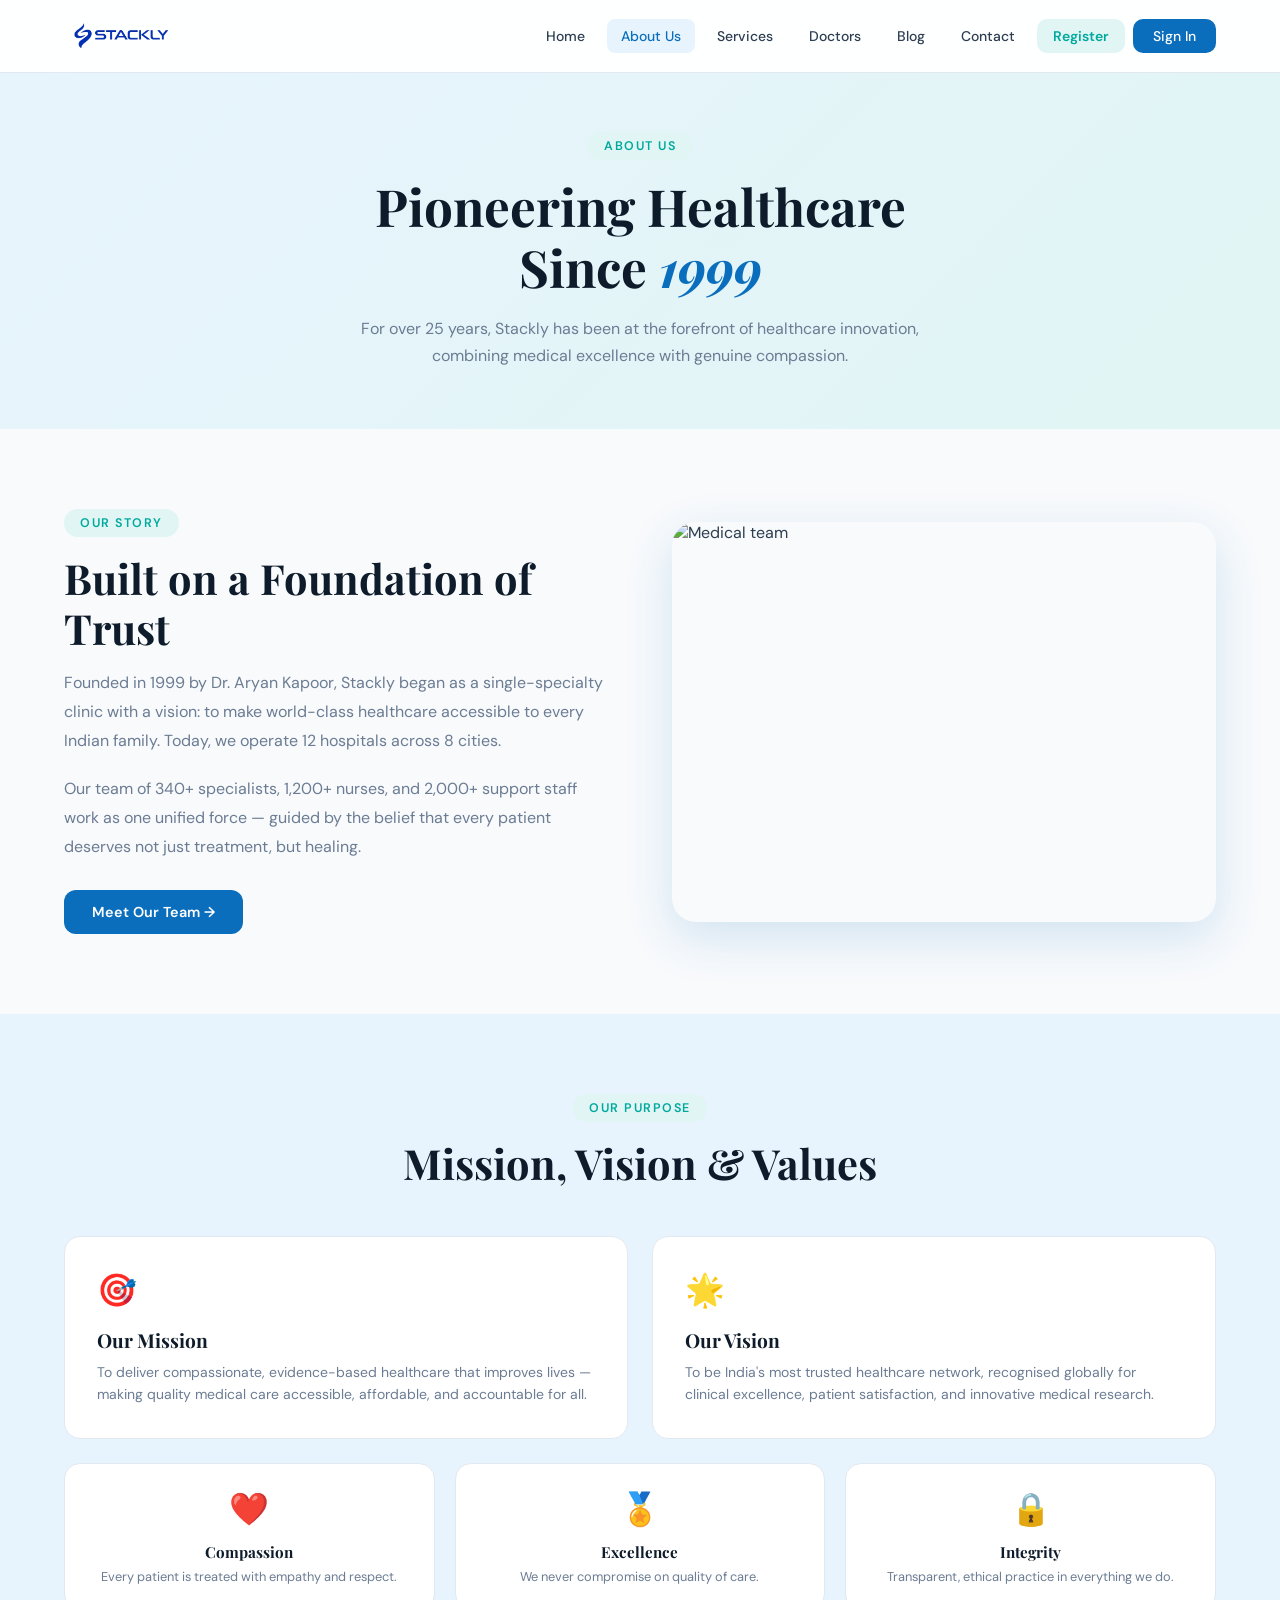
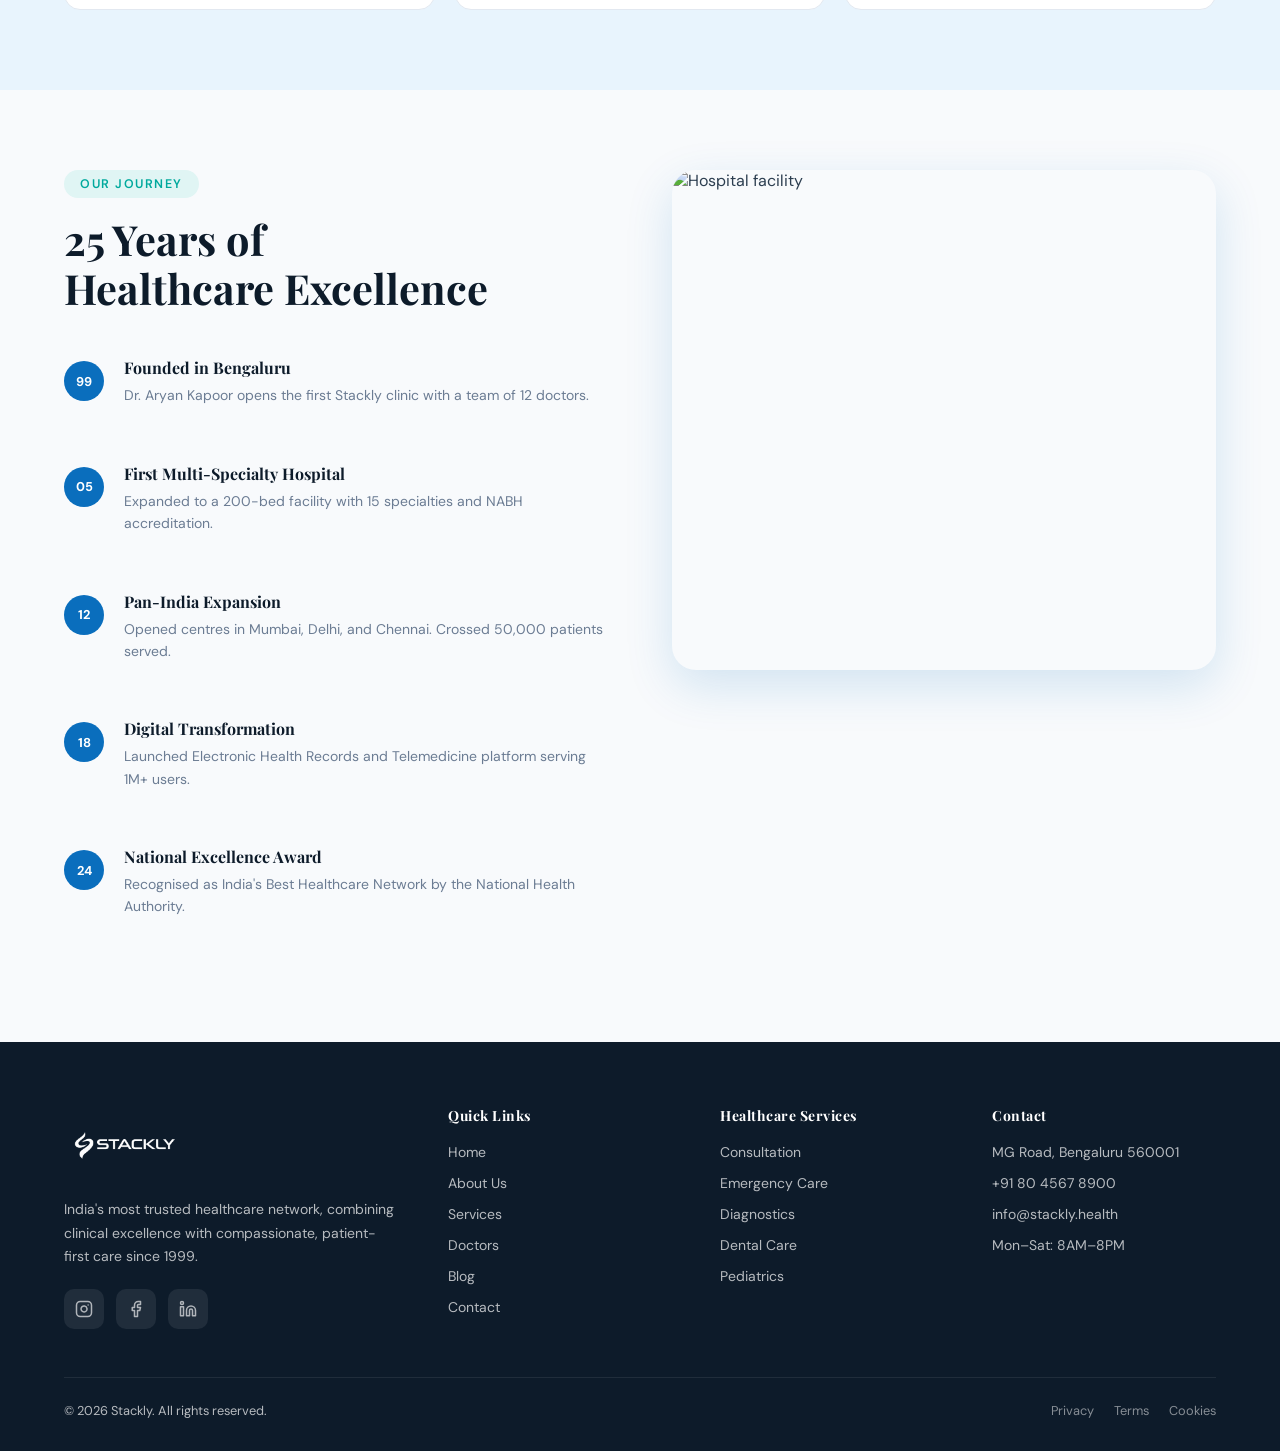
==== commit 427251e8: "Update about.html" ====
--- a/about.html
+++ b/about.html
@@ -15,7 +15,7 @@
 <!-- NAV -->
 <nav id="mainNav">
   <div class="nav-inner">
-    <a class="nav-logo" href="index.html"><img src="images/stackly-logo.webp" alt="Stackly" class="nav-logo-img"></a>
+    <a class="nav-logo" href="index.html"><img src="stackly-logo.webp" alt="Stackly" class="nav-logo-img"></a>
     <div class="nav-links">
       <a href="index.html">Home</a>
       <a href="about.html" class="active">About Us</a>
@@ -127,7 +127,7 @@
   <div class="container">
     <div class="footer-grid">
       <div class="footer-brand">
-        <a href="index.html"><img src="images/stackly-logo.webp" alt="Stackly" class="footer-logo-img"></a>
+        <a href="index.html"><img src="stackly-logo.webp" alt="Stackly" class="footer-logo-img"></a>
         <p>India's most trusted healthcare network, combining clinical excellence with compassionate, patient-first care since 1999.</p>
         <div class="social-icons">
           <a href="404.html" class="social-icon" title="Instagram" aria-label="Instagram"><svg xmlns="http://www.w3.org/2000/svg" width="18" height="18" viewBox="0 0 24 24" fill="none" stroke="currentColor" stroke-width="2" stroke-linecap="round" stroke-linejoin="round"><rect x="2" y="2" width="20" height="20" rx="5" ry="5"/><path d="M16 11.37A4 4 0 1 1 12.63 8 4 4 0 0 1 16 11.37z"/><line x1="17.5" y1="6.5" x2="17.51" y2="6.5"/></svg></a>
